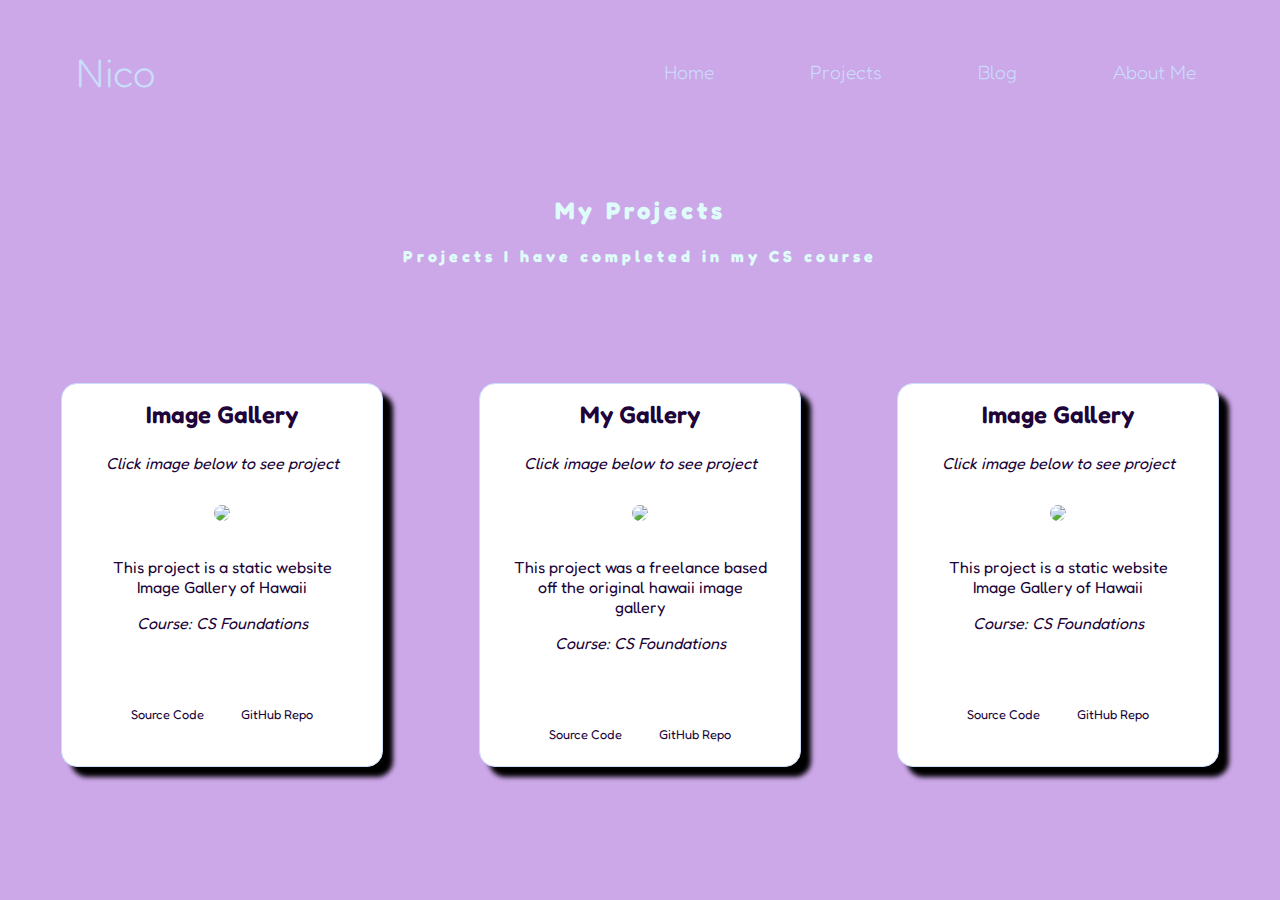
==== projects.html @ 22398b10 "almost done with the projects part working on about me next class" ====
<!DOCTYPE html>
<html lang="en">
<head>
    <meta charset="UTF-8">
    <meta name="viewport" content="width=device-width, initial-scale=1.0">
    <meta http-equiv="X-UA-Compatible" content="ie=edge">
    <link rel="stylesheet" href="style.css" type="text/css">
    <link rel="stylesheet" href="nav.css" type"text/css">
    <link rel="stylesheet" href="https://cdnjs.cloudflare.com/ajax/libs/font-awesome/6.2.0/css/all.min.css" 
    integrity="sha512-xh6O/CkQoPOWDdYTDqeRdPCVd1SpvCA9XXcUnZS2FmJNp1coAFzvtCN9BmamE+4aHK8yyUHUSCcJHgXloTyT2A==" 
    crossorigin="anonymous" referrerpolicy="no-referrer" />
    <title>Nico's Portfolio</title>
   
</head>
<body>
    <!-- Navigation Menu -->
    <nav class="navbar">
        <!-- logo -->
        <div class="logo">Nico</div>
        <!-- hamburger toggle -->
        <a href="#" class="toggle-button">
            <span class="bar"></span>
            <span class="bar"></span>
            <span class="bar"></span>
        </a>
         <!-- page Navigation links -->
         <div class="navbar-links">
             <ul>
                 <li><a href="index.html">Home</a></li>
                 <li><a href="projects.html">Projects</a></li>
                 <li><a href="blog.html">Blog</a></li>
                 <li><a href="aboutMe.html">About Me</a></li>
             </ul> <!-- Close ul list -->
         </div>    <!-- Close navbar links class -->
         
    </nav> <!-- Close navbar class -->
    
    <!-- Project Header -->
    <header class="projectsHeader">
        <h2>My Projects</h2>
        <h4>Projects I have completed in my CS course</h4>
    </header>
   
   <!-- Project Cards -->
   <section class="projectGallery">
       
       <div class="projectCard">
           <h2> Image Gallery</h2>
           <p><em>Click image below to see project</em></p>
           <a href="https://csf2223.github.io/imagegallery-SalvatoreNico/"> <img src
           ="assets/sea-turtle-547162_1920.jpg"> </a>
           <p>This project is a static website Image Gallery of Hawaii</p>
           <p><em>Course: CS Foundations</em></p>
           <div class="projectIcons">
               <div class="sourceCode">
               <a href="assets/IMGGalleryCode.pdf"><i class="fa-solid fa-file"></i></a>
               <p>Source Code</p>
               </div>
               <div class="githubRepo">
                   <a href="https://github.com/CSF2223/imagegallery-SalvatoreNico"><i 
                   class="fa-brands fa-github"></i></a>
           <p>GitHub Repo</p>
       </div>
       </div>
       </div> <!-- close Project Card 1 -->
       <div class="projectCard">
           <h2>My Gallery</h2>
           <p><em>Click image below to see project</em></p>
           <a href="https://csf2223.github.io/mygallery-SalvatoreNico/"> <img src
           ="assets/sea-turtle-547162_1920.jpg"> </a>
           <p>This project was a freelance based off the original hawaii image gallery</p>
           <p><em>Course: CS Foundations</em></p>
           <div class="projectIcons">
               <div class="sourceCode">
               <a href="assets/bakerfranke.github.io.pdf"><i class="fa-solid fa-file"></i></a>
               <p>Source Code</p>
               </div>
               <div class="githubRepo">
                   <a href="https://github.com/CSF2223/mygallery-SalvatoreNico"><i 
                   class="fa-brands fa-github"></i></a>
           <p>GitHub Repo</p>
       </div>
       </div>
       </div> <!-- close Project Card 2 -->
       <div class="projectCard">
           <h2> Image Gallery</h2>
           <p><em>Click image below to see project</em></p>
           <a href="csf2223.github.io/studentportfolio-SalvatoreNico/"> <img src
           ="assets/sea-turtle-547162_1920.jpg"> </a>
           <p>This project is a static website Image Gallery of Hawaii</p>
           <p><em>Course: CS Foundations</em></p>
           <div class="projectIcons">
               <div class="sourceCode">
               <a href="assets/IMGGalleryCode.pdf"><i class="fa-solid fa-file"></i></a>
               <p>Source Code</p>
               </div>
               <div class="githubRepo">
                   <a href="https://github.com/CSF2223/mygallery-SalvatoreNico"><i 
                   class="fa-brands fa-github"></i></a>
           <p>GitHub Repo</p>
       </div>
       </div>
       </div> <!-- close Project Card 3 -->
       
   </section><!-- close ProjectGallery Class -->
---- style.css ----
/*
Color Palette:
background color:  #CCA8E9
font color:        #DEFCF9
secondary color:   #C3BEF0
tertiary color:    #CADEFC
*/
@import url('https://fonts.googleapis.com/css2?family=Fredoka+One&display=swap');


html{
    box-sizing:border-box;
}
body {
    margin: 0;
    padding: 0;
    Font-family: 'Fredoka One', sans-serif;
    font-weight: 300;
    background-color: #CCA8E9;
    color: #DEFCF9;
}
.student {
    display:flex;
    flex-direction: column;
    justify-content: space-evenly;
    align-items: center;
}

.studentImage{
    padding:2rem;
}

.studentImage img{
 border-radius:6rem;
    box-shadow:8px 8px #3C4048;
    width: 100%;
    height:auto;
}

.studentText{
    font-size:0.7rem;
    padding-bottom:2rem;
    text-align: center;
    letter-spacing: 5px;
}

.studentName{
    color:#fff;
    font-size:2.5rem;
    text-transform:uppercase;
}

.studentTextTop {
    padding:1rem;
}

.studentTextBottom {
    padding:1rem;
}

.studentButton{
    margin:2rem;
}

.button {
    background-color:#DEFCF9;
    padding:1rem;
    border:1px solid #CADEFC;
    border-radius: 25px;
    font-size:0.85rem;
    font-weight:700;
    color:#C3BEF0;
    text-decoration:none;
    box-shadow:8px 8px 4px #000;
}

.button:hover{
    background-color:#9fcfed;
    color:#fff;
    transform: scale(1.5);
    /*(150% zoom-note: if the zoom is too large it will go outside of the viewport)*/
}

.projectsHeader {
    margin:1.5rem 3rem;
    text-align: center;
    padding:0.5rem;
    letter-spacing:4px;
}

.projectCard{
    background-color: #fff;
    color: #200439;
    margin: 4rem 3rem;
    padding: 0.5rem 2rem;
    text-align: center;
    border: 1px solid #CADEFC;
    border-radius: 1rem;
    box-shadow: 10px 10px 5px #000;
}

.projectCard img{
    width:100%;
    height: auto;
    border-radius:3rem;
    margin: 1rem 0;
}

.projectCard h2 {
    margin:0.5rem 1rem 1.5rem 1rem;
    font-weight: 600;
}

.projectCard p {
    font-size: 1rem;
    font-weight:400;
}

.projectIcons{
    display: flex;
    justify-content: space-evenly;
    font-size: 1.2rem;
    margin-top: 2rem;
}

.projectIcons p {
    margin: 0 0 1rem 0;
    font-size: 0.8rem;
}

.fa-github {
    font-size:2.2rem;
    padding:1.5rem;
}

.fa-file {
    font-size: 2.2rem;
    padding: 1.5rem;
}

footer {
    text-align:center;
    color:#c5b358;
    margin:10rem 0;
    border-top: 1px solid #CADEFC;
}

.copyright {
    margin:1rem;
    padding:1rem;
    font-size:1rem;
    color:#C3BEF0;
    display:block;
}

.filler{
    display: flex;
    flex-direction: column;
    justify-content: center;
    align-items: center;
    margin:0;
    height: 90vh;
}


@media (min-width: 800px) {
.student {
flex-direction: row;
justify-content: space-evenly;
align-items: center;
height: 70vh;
}

.studentText {
font-size: 1rem;
}

.studentName {
font-size: 3.5rem;
}

.button {
font-size: 1.1rem;
    }

.projectGallery {
    display: flex;
    flex-direction: row;
    justify-content: center;
    flex-wrap: wrap;
}

.projectCard{
    max-width: 20%;
}
}
---- nav.css ----
/*
Color Palette:
background color:  #CCA8E9
font color:        #DEFCF9
secondary color:   #C3BEF0
tertiary color:    #CADEFC
*/
@import url('https://fonts.googleapis.com/css2?family=Fredoka+One&display=swap');
.navbar {
    display: flex;
    justify-content: space-between;
    padding:36px;
    align-items:center;
    color:#DEFCF9;
    font-family:'Fredoka One';
}
.logo{
    color:#cadefc;
    margin:12px 40px;
    font-size:40px;
    
}

.navbar-links ul{
    margin: 0;
    padding: 0;
    display:flex;
}

.navbar-links li{
    list-style: none;
    padding: 1rem;
    font-size: 1.2rem;
}

.navbar-links li a {
    text-decoration: none;
    color: #CADEFC;
    padding: 0.5rem 2rem;
    display: block;
}

.navbar-links li:hover {
    background-color: #C3BEF0;
}

.toggle-button {
    position: absolute;
    top: 1.5rem;
    right: 1.5rem;
    display: none;
    flex-direction: column;
    justify-content: space-between;
    width: 30px;
    height: 20px;
    
}

.toggle-button .bar {
    height: 3px;
    width: 100%;
    background-color: #fff;
    border-radius: 10px;
}

.bottomnav{
    margin:0;
    padding:0;
    display: flex;
    justify-content: center;
    align-items: center;
}

.bottomnav li{
    list-style:none;
    font-size:0.9rem;
    padding:0 0.5rem;
}
.bottomnav li a{
    text-decoration: none;
    color: #CADEFC;
    display: block;
}

@media (max-width:800px)   {
    .toggle-button {
        display: flex;
    }


.navbar-links {
    display: none;
    width: 100px;
}

.navbar {
    flex-direction: column;
    align-items: flex-start;
}

.navbar-links ul{
    width: 100%;
    flex-direction: column;
}

.navbar-links li {
    text-align: center;
}

.navbar-links.active {
    display: flex;
}
}
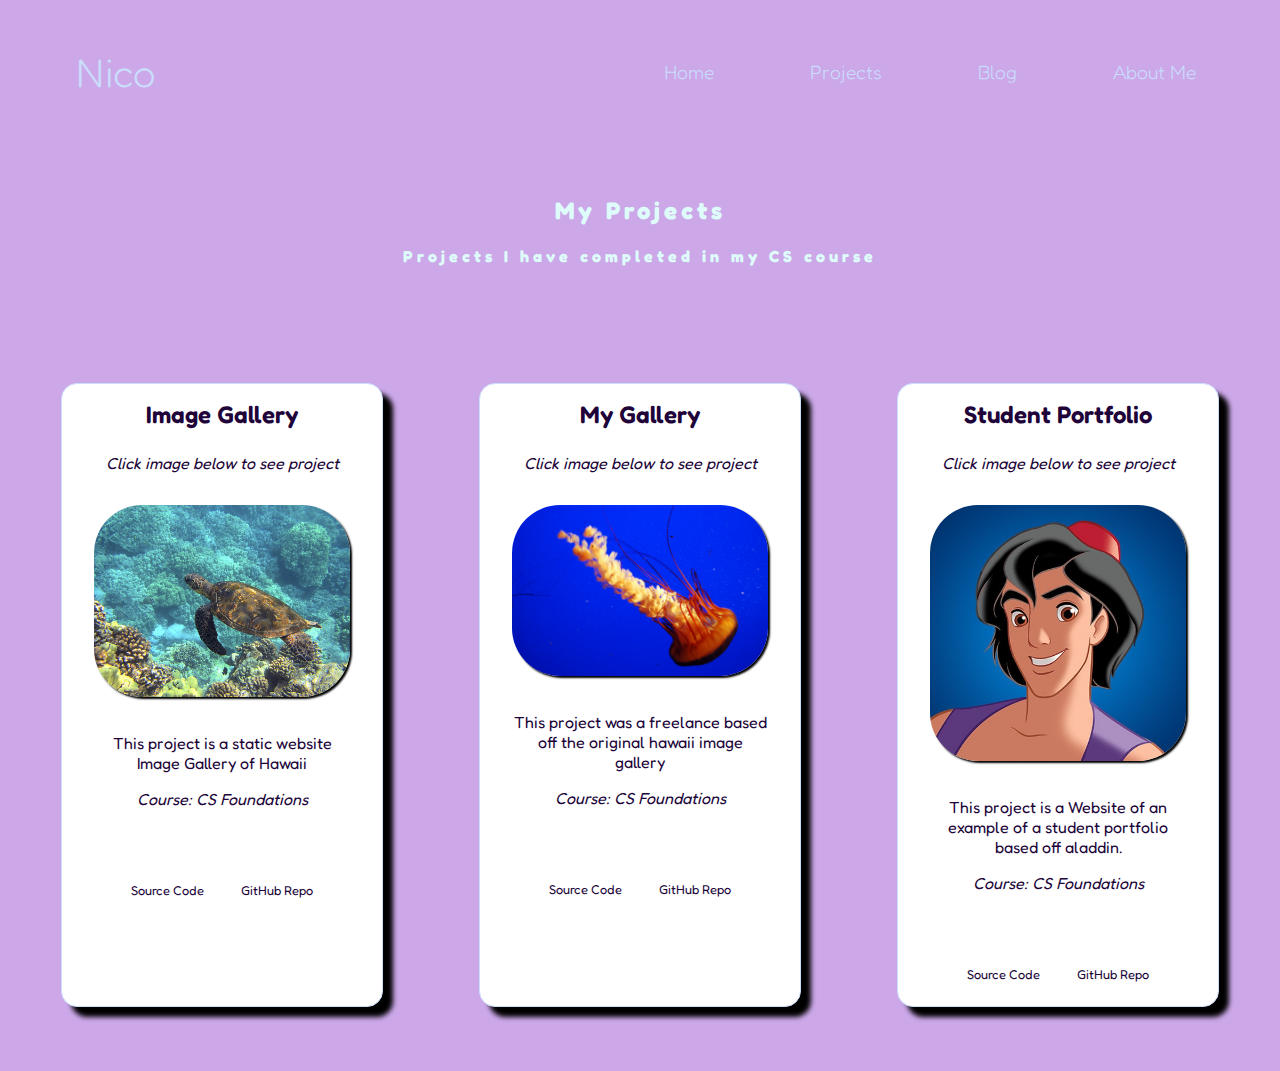
==== commit 9e097f49: "Submit for grading" ====
--- a/projects.html
+++ b/projects.html
@@ -67,7 +67,7 @@
            <h2>My Gallery</h2>
            <p><em>Click image below to see project</em></p>
            <a href="https://csf2223.github.io/mygallery-SalvatoreNico/"> <img src
-           ="assets/sea-turtle-547162_1920.jpg"> </a>
+           ="assets/westcoastseanettle.jpg"> </a>
            <p>This project was a freelance based off the original hawaii image gallery</p>
            <p><em>Course: CS Foundations</em></p>
            <div class="projectIcons">
@@ -83,19 +83,19 @@
        </div>
        </div> <!-- close Project Card 2 -->
        <div class="projectCard">
-           <h2> Image Gallery</h2>
+           <h2> Student Portfolio</h2>
            <p><em>Click image below to see project</em></p>
-           <a href="csf2223.github.io/studentportfolio-SalvatoreNico/"> <img src
-           ="assets/sea-turtle-547162_1920.jpg"> </a>
-           <p>This project is a static website Image Gallery of Hawaii</p>
+           <a href="https://csf2223.github.io/studentportfolio-SalvatoreNico/"> <img src
+           ="assets/aladdin2.jpeg"> </a>
+           <p>This project is a Website of an example of a student portfolio based off aladdin.</p>
            <p><em>Course: CS Foundations</em></p>
            <div class="projectIcons">
                <div class="sourceCode">
-               <a href="assets/IMGGalleryCode.pdf"><i class="fa-solid fa-file"></i></a>
+               <a href="assets/pimo.pdf"><i class="fa-solid fa-file"></i></a>
                <p>Source Code</p>
                </div>
                <div class="githubRepo">
-                   <a href="https://github.com/CSF2223/mygallery-SalvatoreNico"><i 
+                   <a href="https://github.com/CSF2223/studentportfolio-SalvatoreNico"><i 
                    class="fa-brands fa-github"></i></a>
            <p>GitHub Repo</p>
        </div>
--- a/style.css
+++ b/style.css
@@ -193,4 +193,13 @@
 .projectCard{
     max-width: 20%;
 }
+}
+h3{
+    text-align:center;
+    padding-top: 25px;
+}
+img{
+    height:50%;
+    border-radius:30px;
+    box-shadow:2px 2px 2px #000;
 }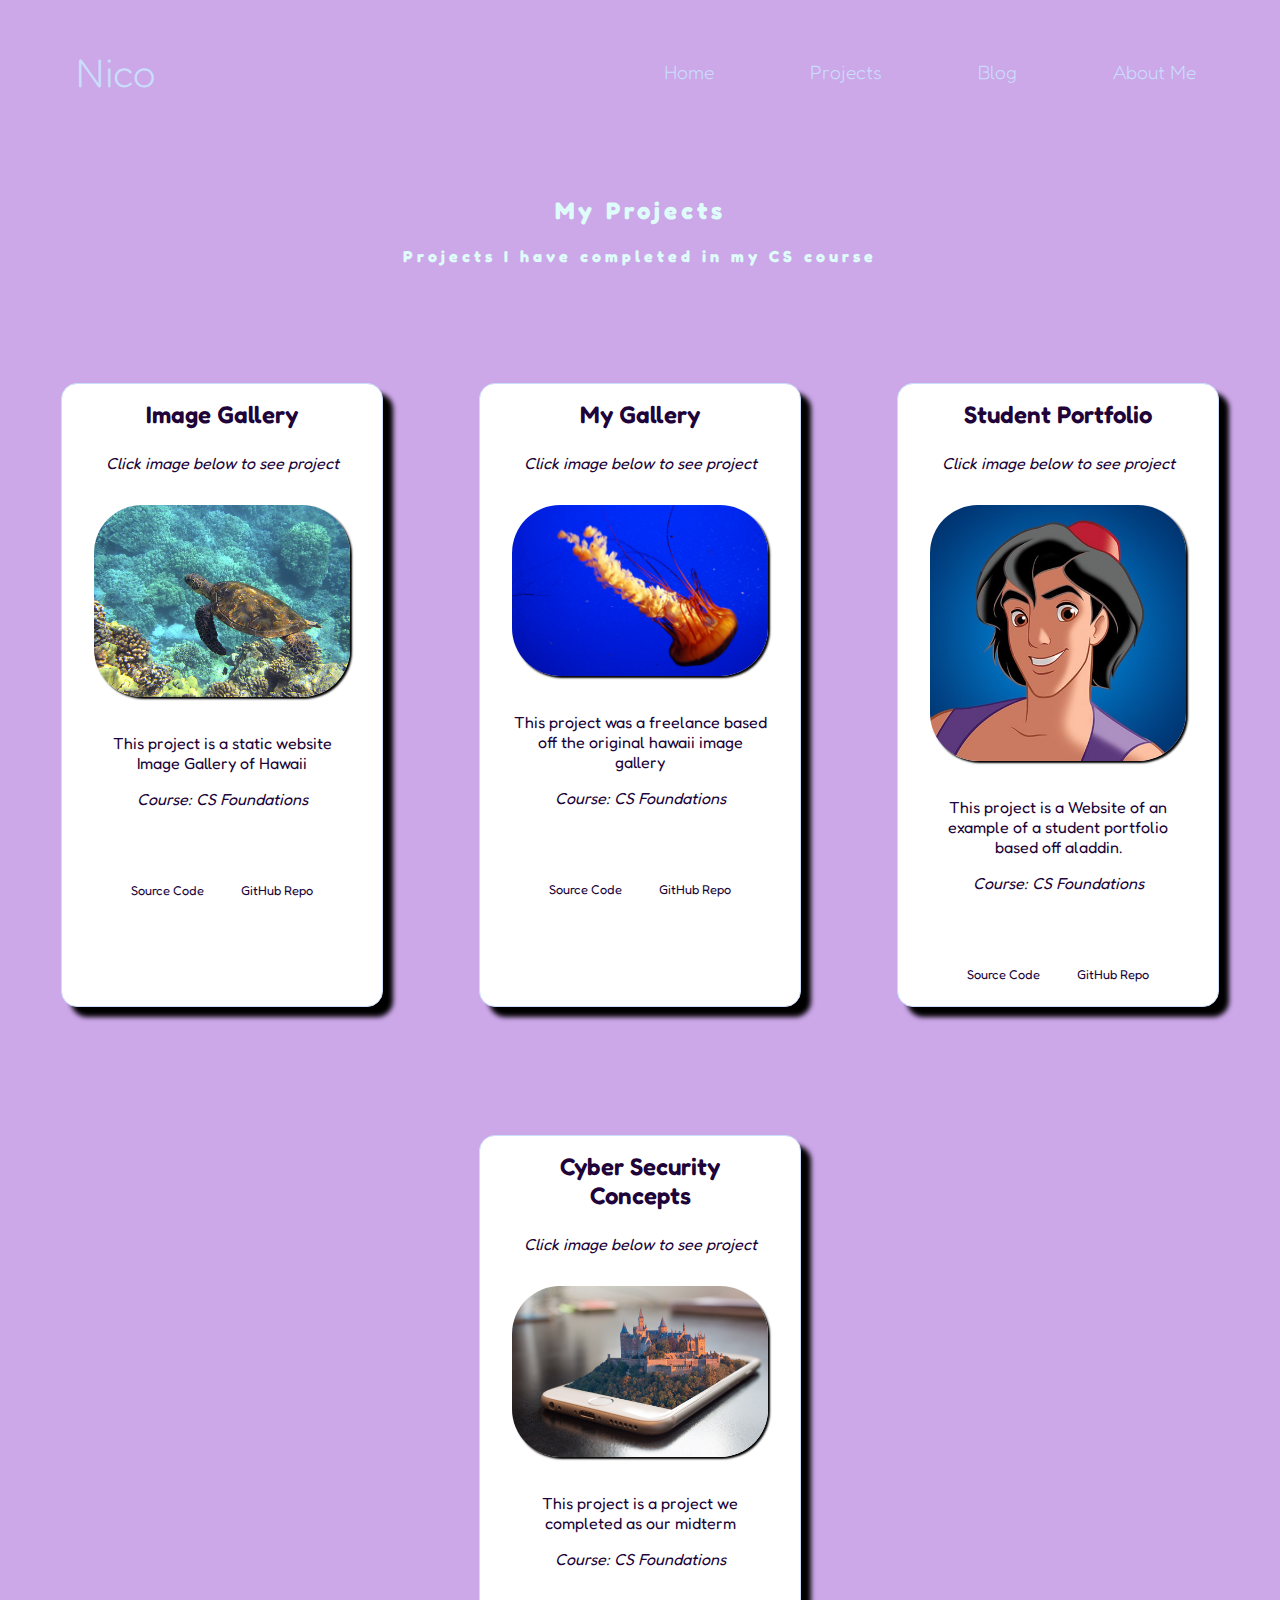
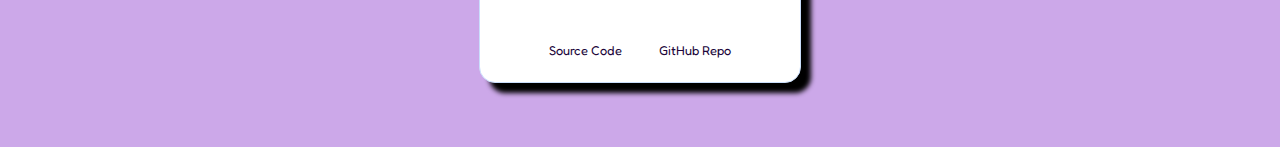
==== commit 8e9cf56b: "added midterm project" ====
--- a/projects.html
+++ b/projects.html
@@ -101,6 +101,25 @@
        </div>
        </div>
        </div> <!-- close Project Card 3 -->
+        <div class="projectCard">
+           <h2>Cyber Security Concepts</h2>
+           <p><em>Click image below to see project</em></p>
+           <a href="https://csf2223.github.io/cybersecurityconceptsmtr-SalvatoreNico/"><img src
+           ="assets/mobilePhone.jpg"> </a>
+           <p>This project is a project we completed as our midterm</p>
+           <p><em>Course: CS Foundations</em></p>
+           <div class="projectIcons">
+               <div class="sourceCode">
+               <a href="assets/pimo.pdf"><i class="fa-solid fa-file"></i></a>
+               <p>Source Code</p>
+               </div>
+               <div class="githubRepo">
+                   <a href="https://github.com/CSF2223/cybersecurityconceptsmtr-SalvatoreNico"><i 
+                   class="fa-brands fa-github"></i></a>
+           <p>GitHub Repo</p>
+       </div>
+       </div>
+       </div> <!-- close Project Card 3 -->
        
    </section><!-- close ProjectGallery Class -->
     
--- a/nav.css
+++ b/nav.css
@@ -110,4 +110,4 @@
 .navbar-links.active {
     display: flex;
 }
-}+}
